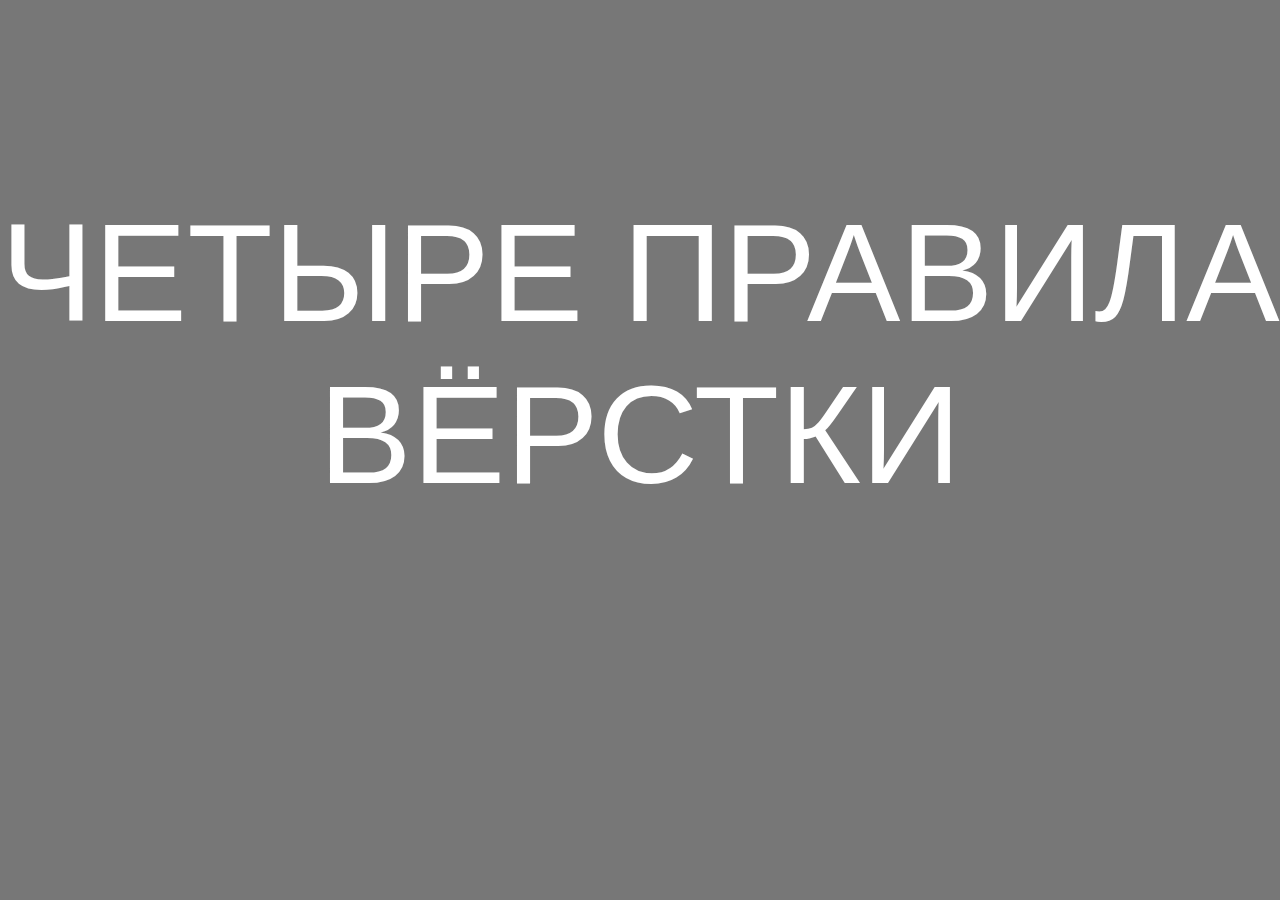
==== lending/index.html @ 31203aa7 "lenfing-header first commit" ====
<!DOCTYPE html>
<html>
<head>
  <meta charset="UTF-8">
  <title>Четыре правила вёрстки</title>
  <link rel="stylesheet" href="style.css">
  <link rel="icon" type="image" href="https://code.s3.yandex.net/web-code/rules-favicon.ico">
</head>
<body>
	<header>
		<div>
      		<h1>Четыре правила вёрстки</h1>
    	</div>
	</header>
</body>
</html>
---- lending/style.css ----
body, h1 {
  margin: 0;
}
body{
  font-family: 'Inter', sans-serif;
}
header{
	width: 100%;
	height: 100vh;
	background-color: #eee;
	background-image: url(https://pictures.s3.yandex.net/frontend-developer/free-course/cover.jpg);
  	background-size: cover;
  	background-position: center;
  	text-align: center;
}
h1{
	font-size: 140px;
	color: white;
	text-transform: uppercase;
	font-weight: 500;
  	padding-top: 15%;
}
div{
  width: 100%;
  height: 100%;
  background-color: rgba(0, 0,0, .5);
}
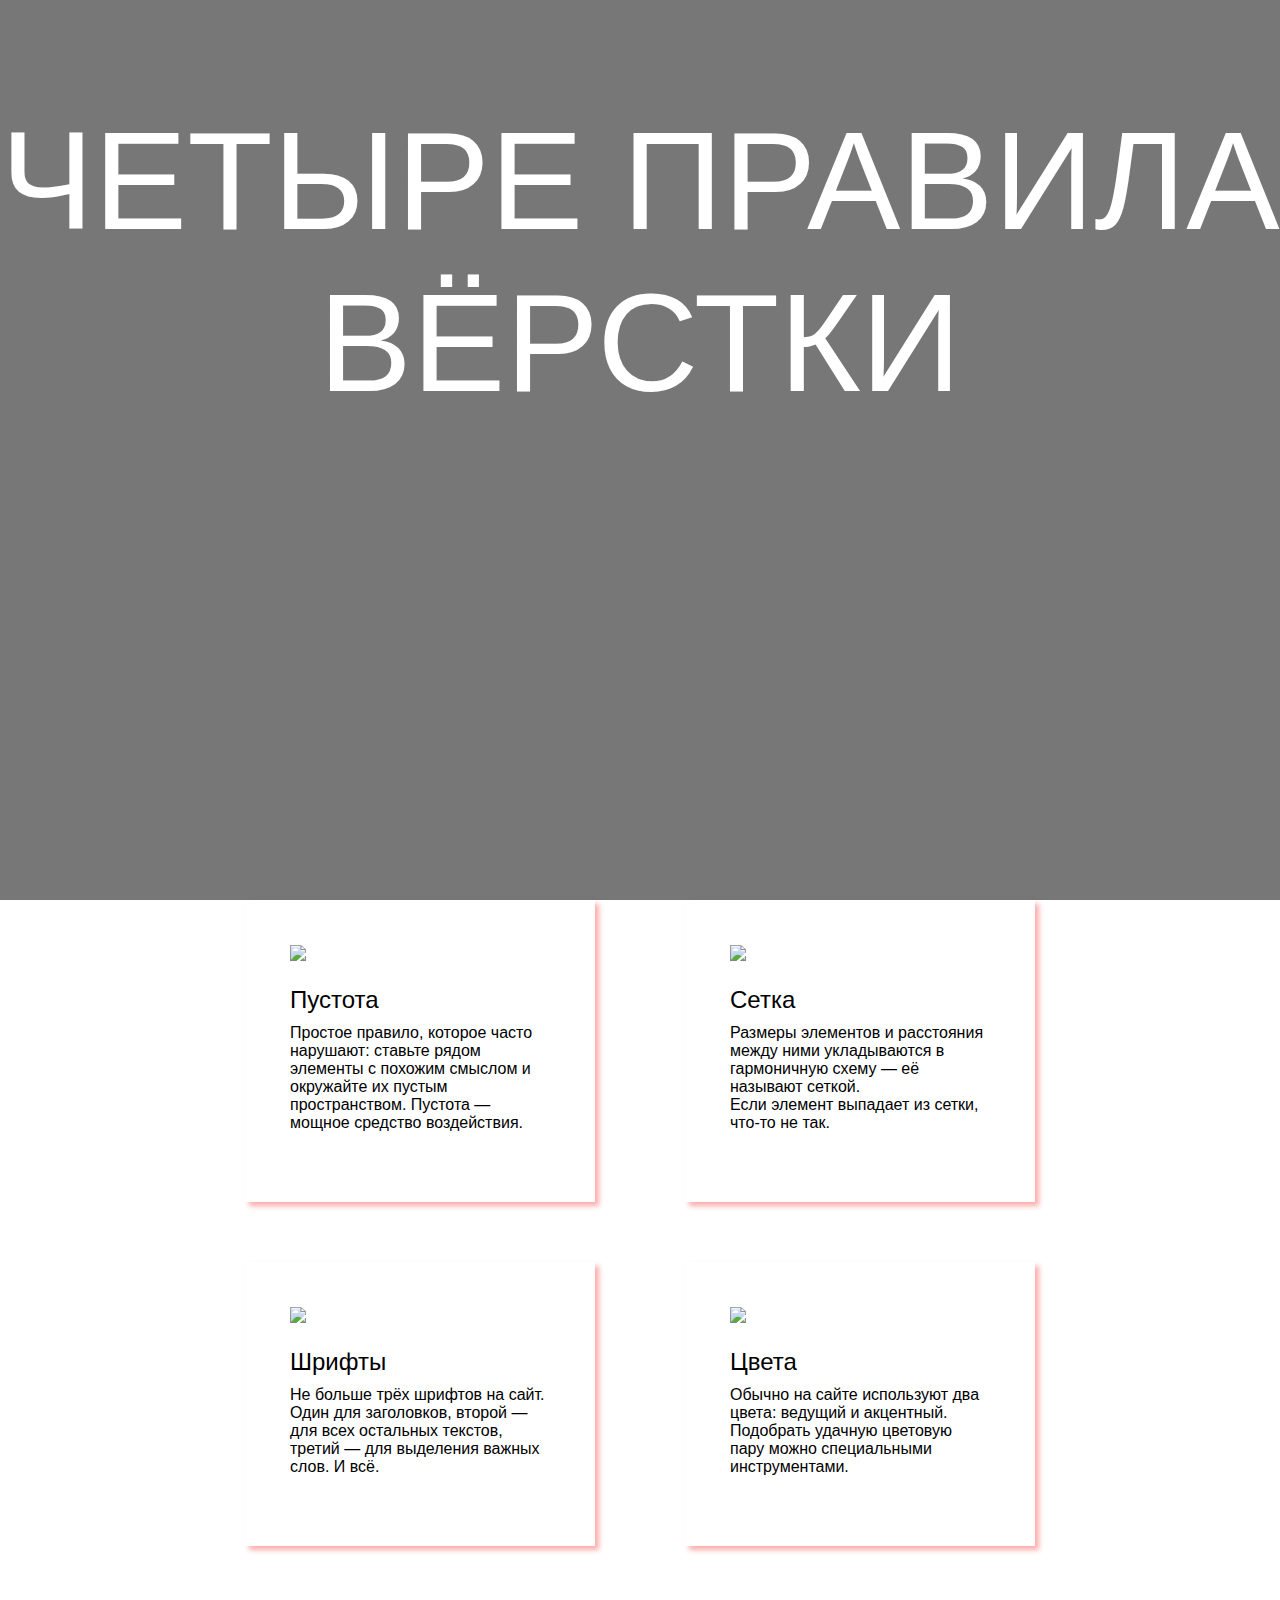
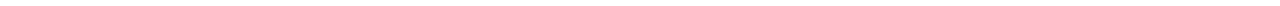
==== commit 0769b927: "lending-content first commit" ====
--- a/lending/index.html
+++ b/lending/index.html
@@ -8,9 +8,32 @@
 </head>
 <body>
 	<header>
-		<div>
+		<div class="overlay">
       		<h1>Четыре правила вёрстки</h1>
     	</div>
 	</header>
+	<section class="content">
+		<div class="card">
+			<img class="card-image" src="https://pictures.s3.yandex.net/frontend-developer/free-course/card-1.jpg">
+			<h3 class="card-title">Пустота</h3>
+			<p class="card-text">Простое правило, которое часто нарушают: ставьте рядом элементы с похожим смыслом и окружайте их пустым пространством. Пустота — мощное средство воздействия.</p>
+		</div>
+		<div class="card no-right-margin">
+			<img class="card-image"src="https://pictures.s3.yandex.net/frontend-developer/free-course/card-2.jpg">
+			<h3 class="card-title">Сетка</h3>
+			<p class="card-text">Размеры элементов и расстояния между ними укладываются в гармоничную схему — её называют сеткой. </p>
+			<p class="card-text">Если элемент выпадает из сетки, что-то не так.</p>
+		</div>
+		<div class="card">
+	    	<img class="card-image"src="https://pictures.s3.yandex.net/frontend-developer/free-course/card-3.jpg">
+	    	<h3 class="card-title">Шрифты</h3>
+	    	<p class="card-text">Не больше трёх шрифтов на сайт. Один для заголовков, второй — для всех остальных текстов, третий — для выделения важных слов. И всё.</p>
+    	</div>
+    	<div class="card no-right-margin">
+      		<img class="card-image"src="https://pictures.s3.yandex.net/frontend-developer/free-course/card-4.jpg">
+     		<h3 class="card-title">Цвета</h3>
+      		<p class="card-text">Обычно на сайте используют два цвета: ведущий и акцентный. Подобрать удачную цветовую пару можно специальными инструментами.</p>
+   		</div>
+	</section>
 </body>
 </html>--- a/lending/style.css
+++ b/lending/style.css
@@ -1,27 +1,61 @@
-body, h1 {
+body, h1, h2, h3, h4, p, a {
   margin: 0;
+  font-size: 100%;
+  font-weight: normal;
 }
-body{
+* {
+  box-sizing: border-box;
+}
+body {
   font-family: 'Inter', sans-serif;
 }
-header{
-	width: 100%;
-	height: 100vh;
-	background-color: #eee;
-	background-image: url(https://pictures.s3.yandex.net/frontend-developer/free-course/cover.jpg);
-  	background-size: cover;
-  	background-position: center;
-  	text-align: center;
+header {
+  height: 100vh;
+  background-color: #eee;
+  background-image: url(https://pictures.s3.yandex.net/frontend-developer/free-course/cover.jpg);
+  background-size: cover;
+  background-position: center;
+  text-align: center;
 }
-h1{
-	font-size: 140px;
-	color: white;
-	text-transform: uppercase;
-	font-weight: 500;
-  	padding-top: 15%;
+h1 {
+  font-size: 140px;
+  color: white;
+  text-transform: uppercase;
+  font-weight: 500;
+  padding-top: 100px;
 }
-div{
+.overlay {
   width: 100%;
   height: 100%;
-  background-color: rgba(0, 0,0, .5);
+  background-color: rgba(0, 0, 0, .5);
+}
+.content {
+  font-size: 0;
+  width: 790px;
+  margin: auto;
+  margin-top: 0;
+  margin-bottom: 0;
+}
+.card {
+  width: 350px;
+  margin-bottom: 60px;
+  padding: 45px 45px 70px;
+  display: inline-block;
+  margin-right: 90px;
+  box-shadow: 4px 4px 5px rgba(250, 50, 50, .4);
+}
+.no-right-margin {
+  margin-right: 0;
+}
+.card-title {
+  font-size: 24px;
+  font-weight: 500;
+  margin-bottom: 10px;
+}
+.card-text {
+  font-size: 16px;
+}
+.card-image {
+  width: 100%;
+  margin-bottom: 25px;
 }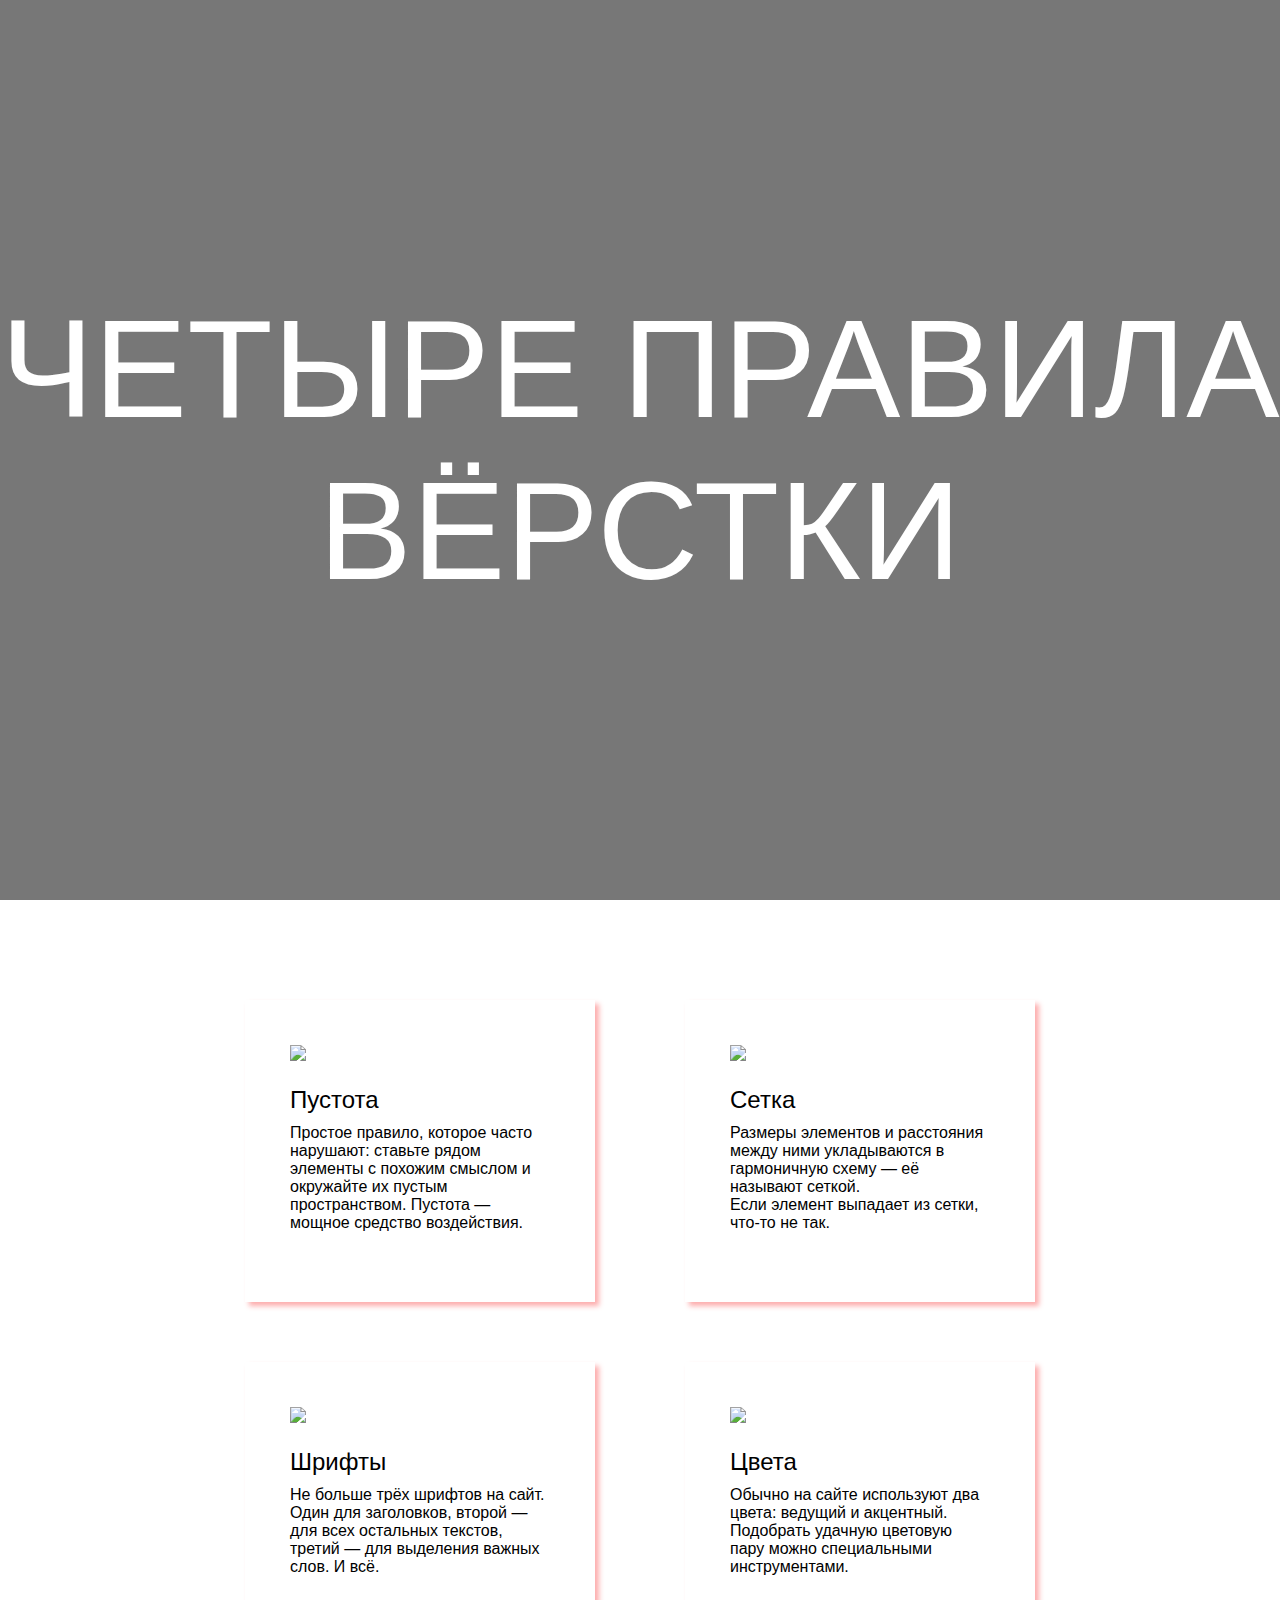
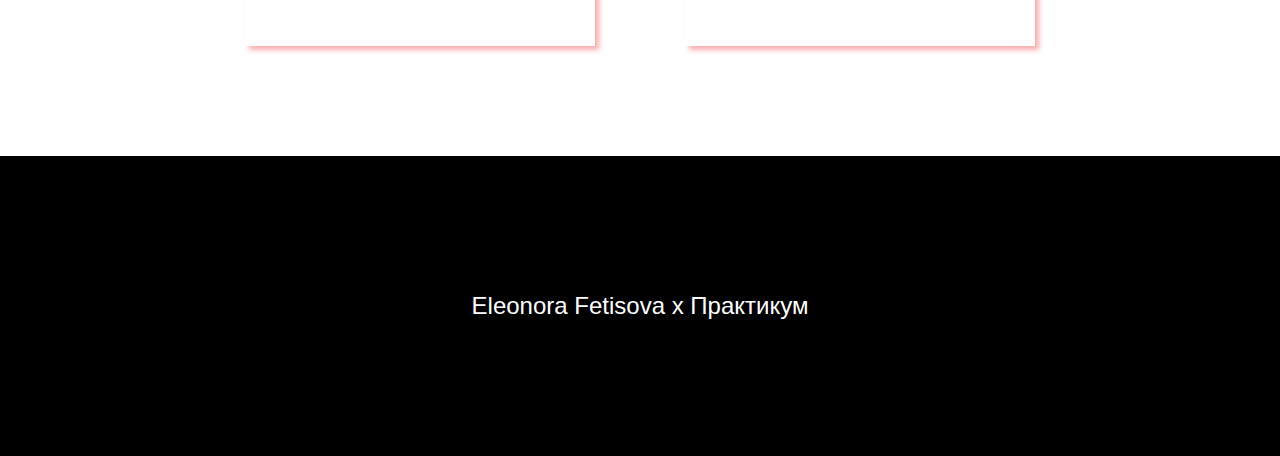
==== commit 2fee47ea: "add new folders commit" ====
--- a/lending/index.html
+++ b/lending/index.html
@@ -3,13 +3,13 @@
 <head>
   <meta charset="UTF-8">
   <title>Четыре правила вёрстки</title>
-  <link rel="stylesheet" href="style.css">
+  <link rel="stylesheet" href="css/style.css">
   <link rel="icon" type="image" href="https://code.s3.yandex.net/web-code/rules-favicon.ico">
 </head>
 <body>
-	<header>
+	<header class="header">
 		<div class="overlay">
-      		<h1>Четыре правила вёрстки</h1>
+      		<h1 class="header-title">Четыре правила вёрстки</h1>
     	</div>
 	</header>
 	<section class="content">
@@ -35,5 +35,8 @@
       		<p class="card-text">Обычно на сайте используют два цвета: ведущий и акцентный. Подобрать удачную цветовую пару можно специальными инструментами.</p>
    		</div>
 	</section>
+	<footer class="footer">
+		<h4 class="footer-author">Eleonora Fetisova х Практикум</h4>
+	</footer>
 </body>
 </html>--- a/lending/css/style.css
+++ b/lending/css/style.css
@@ -0,0 +1,72 @@
+body, h1, h2, h3, h4, p, a {
+  margin: 0;
+  font-size: 100%;
+  font-weight: normal;
+}
+* {
+  box-sizing: border-box;
+}
+body {
+  font-family: 'Inter', sans-serif;
+}
+.header {
+  height: 100vh;
+  background-color: #eee;
+  background-image: url(https://pictures.s3.yandex.net/frontend-developer/free-course/cover.jpg);
+  background-size: cover;
+  background-position: center;
+  text-align: center;
+}
+.header-title {
+  font-size: 140px;
+  color: white;
+  text-transform: uppercase;
+  font-weight: 500;
+  margin: auto;
+}
+.overlay {
+  width: 100%;
+  height: 100%;
+  background-color: rgba(0, 0, 0, .5);
+  display: flex;
+}
+.content {
+  font-size: 0;
+  width: 790px;
+  margin: auto;
+  margin-top: 100px;
+  margin-bottom: 50px;
+}
+.card {
+  width: 350px;
+  margin-bottom: 60px;
+  padding: 45px 45px 70px;
+  display: inline-block;
+  margin-right: 90px;
+  box-shadow: 4px 4px 5px rgba(250, 50, 50, .4);
+}
+.no-right-margin {
+  margin-right: 0;
+}
+.card-title {
+  font-size: 24px;
+  font-weight: 500;
+  margin-bottom: 10px;
+}
+.card-text {
+  font-size: 16px;
+}
+.card-image {
+  width: 100%;
+  margin-bottom: 25px;
+}
+.footer {
+	height: 300px;
+	background-color: #000;
+	display: flex;
+}
+.footer-author {
+	color: #fff;
+	font-size: 24px;
+	margin: auto;
+}